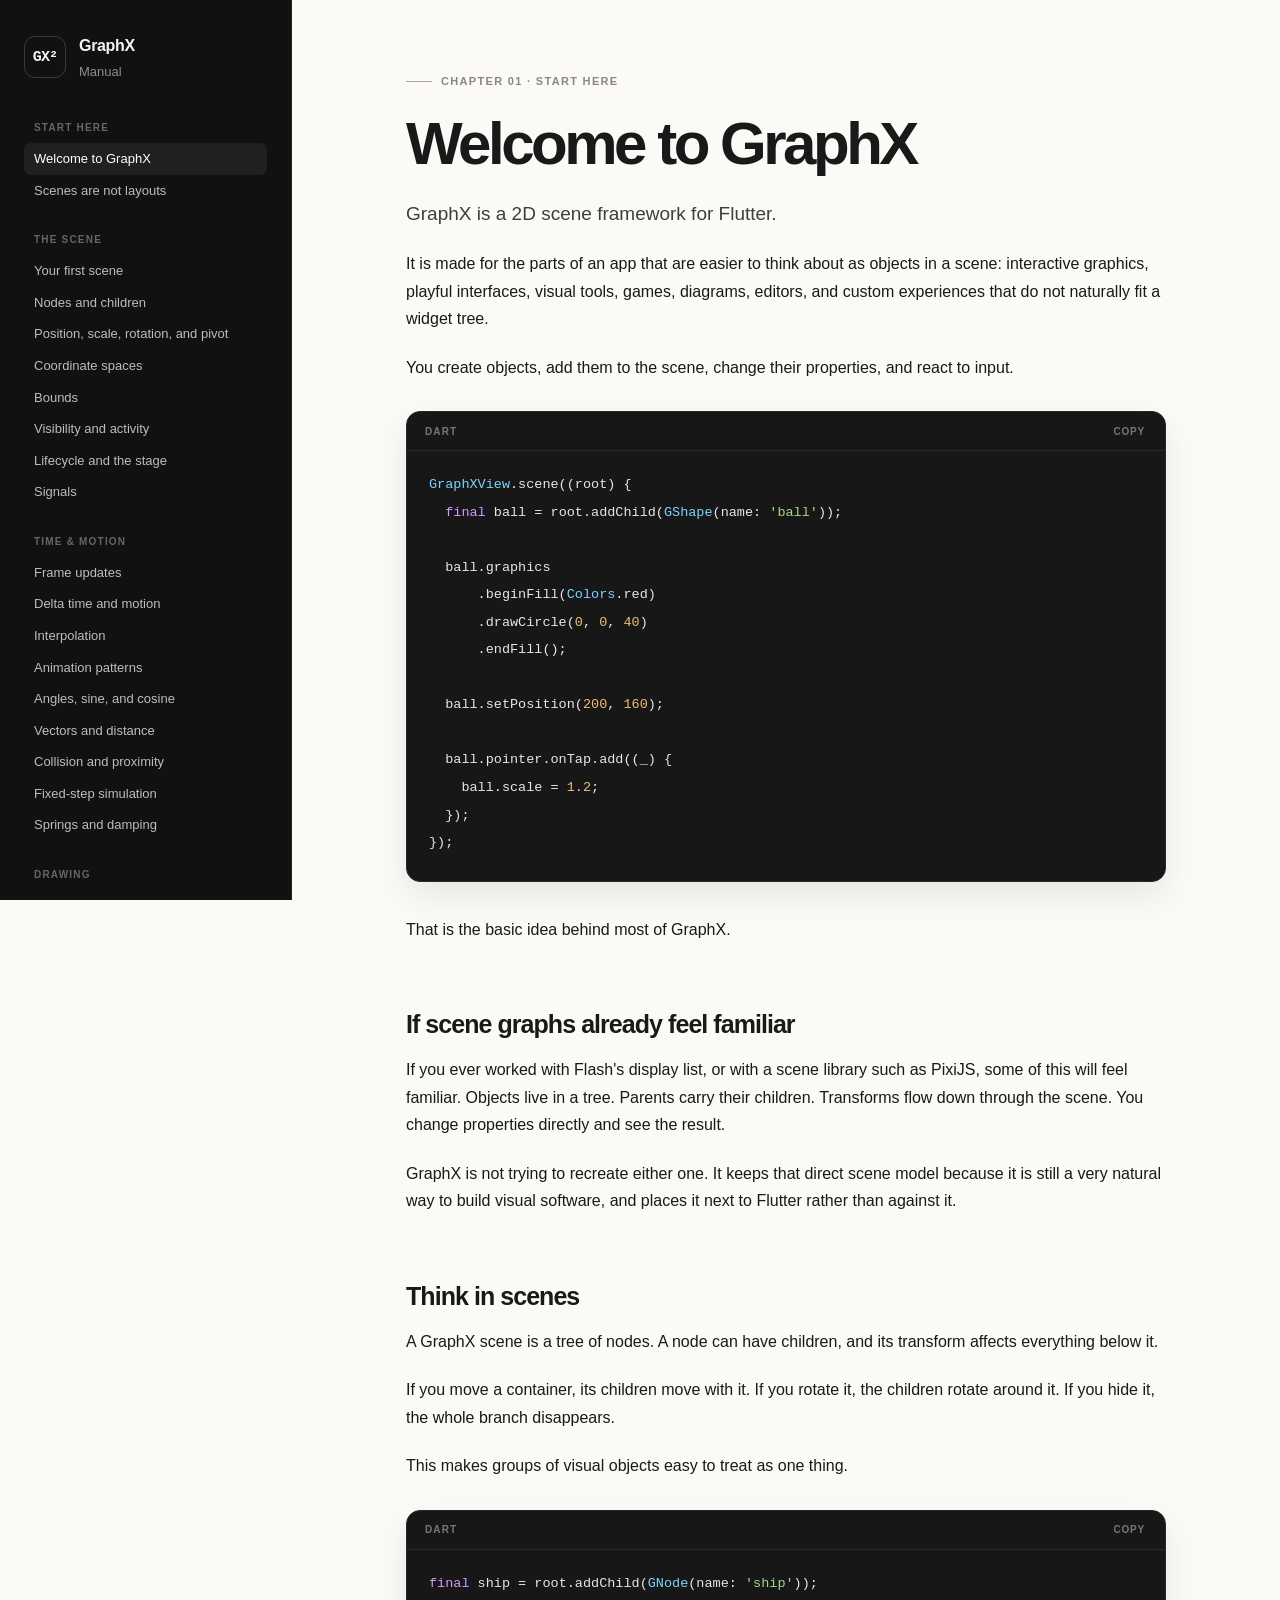
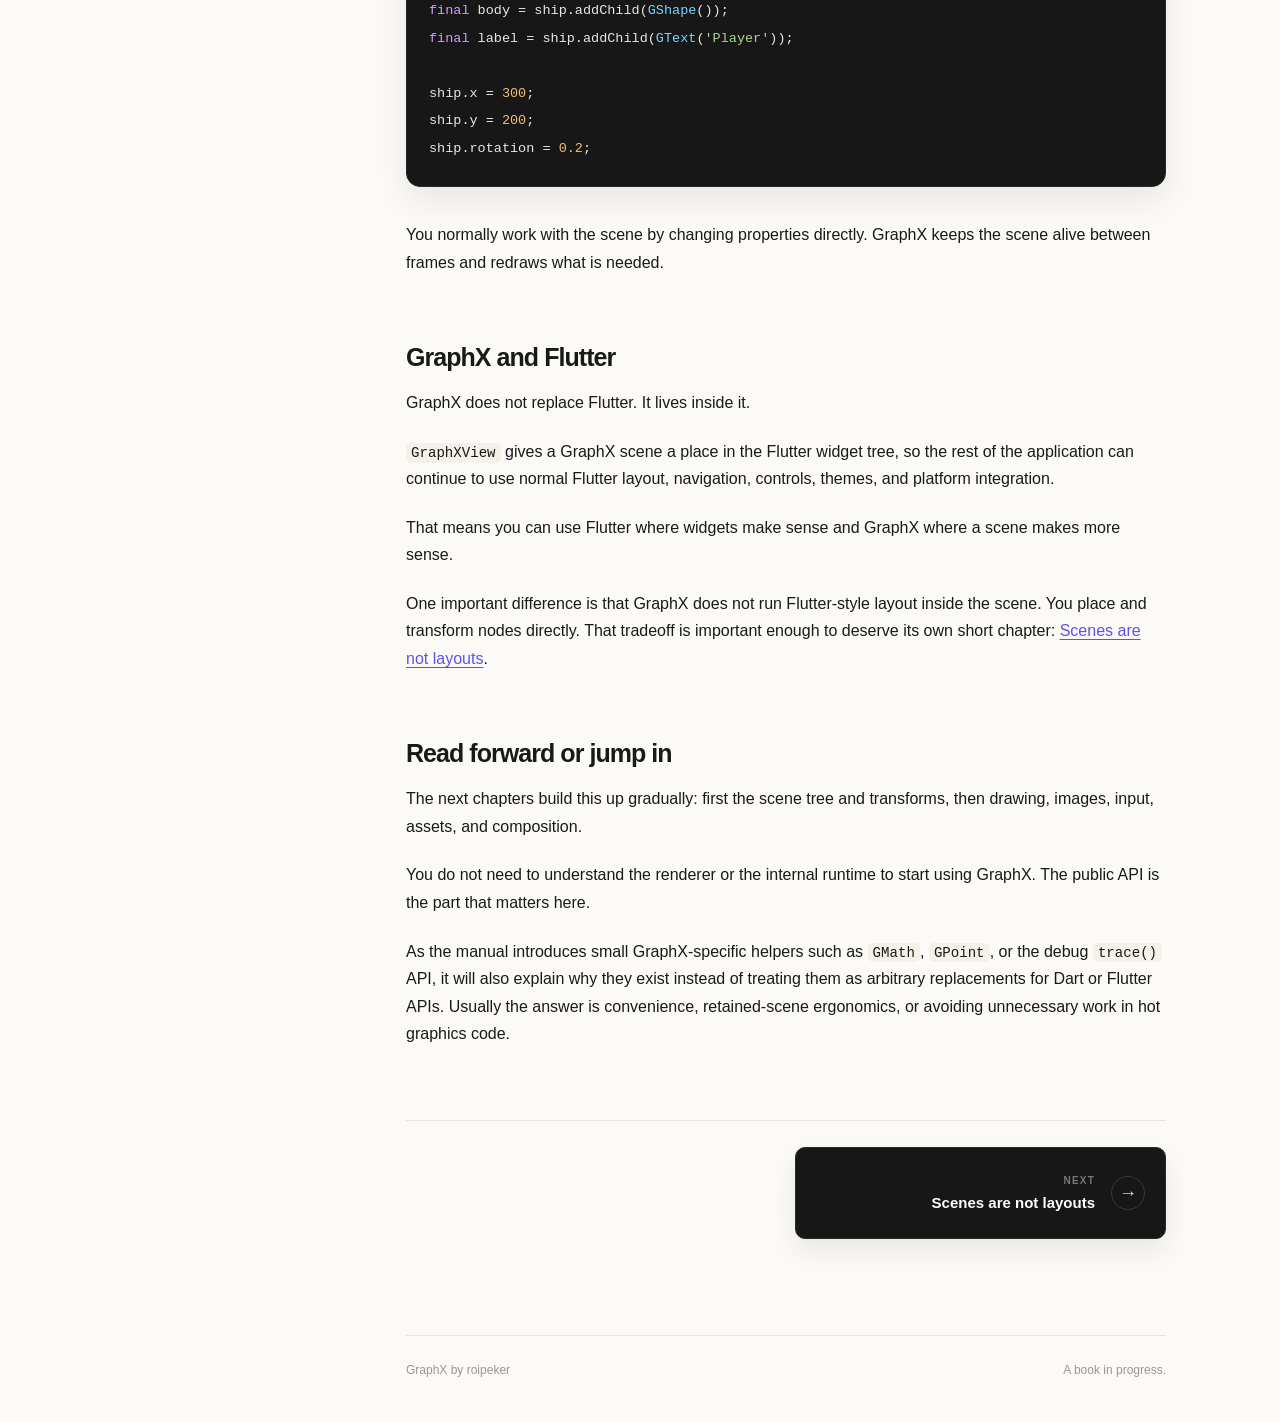
==== site/manual/index.html @ e1b1ad79 "Explain GraphX and Flutter geometry interop" ====
<!doctype html>
<html lang="en">
<head>
  <meta charset="utf-8">
  <meta name="viewport" content="width=device-width, initial-scale=1">
  <meta name="theme-color" content="#111111">
  <meta name="robots" content="noindex,nofollow">
  <title>GraphX Manual</title>
  <link rel="stylesheet" href="book.css?v=bd74534a">
</head>
<body data-first-page="pages/welcome.md?v=bd74534a">
  <div class="shell">
    <aside class="sidebar">
      <a class="brand" href="./" aria-label="GraphX Manual home">
        <span class="mark">GX²</span>
        <span><strong>GraphX</strong><small>Manual</small></span>
      </a>
      <nav class="nav" aria-label="Manual chapters">
<p class="nav-group">Start here</p>
<a class="nav-link active" href="#welcome-to-graphx" data-page="pages/welcome.md?v=bd74534a" data-chapter="1" data-group="Start here">Welcome to GraphX</a>
<a class="nav-link" href="#scenes-are-not-layouts" data-page="pages/scenes-not-layouts.md?v=bd74534a" data-chapter="2" data-group="Start here">Scenes are not layouts</a>
<p class="nav-group">The scene</p>
<a class="nav-link" href="#your-first-scene" data-page="pages/first-scene.md?v=bd74534a" data-chapter="3" data-group="The scene">Your first scene</a>
<a class="nav-link" href="#nodes-and-children" data-page="pages/nodes-and-children.md?v=bd74534a" data-chapter="4" data-group="The scene">Nodes and children</a>
<a class="nav-link" href="#position-scale-rotation-and-pivot" data-page="pages/transforms.md?v=bd74534a" data-chapter="5" data-group="The scene">Position, scale, rotation, and pivot</a>
<a class="nav-link" href="#coordinate-spaces" data-page="pages/coordinate-spaces.md?v=bd74534a" data-chapter="6" data-group="The scene">Coordinate spaces</a>
<a class="nav-link" href="#bounds" data-page="pages/bounds.md?v=bd74534a" data-chapter="7" data-group="The scene">Bounds</a>
<a class="nav-link" href="#visibility-and-activity" data-page="pages/visibility-and-activity.md?v=bd74534a" data-chapter="8" data-group="The scene">Visibility and activity</a>
<a class="nav-link" href="#lifecycle-and-the-stage" data-page="pages/lifecycle-and-stage.md?v=bd74534a" data-chapter="9" data-group="The scene">Lifecycle and the stage</a>
<a class="nav-link" href="#signals" data-page="pages/signals.md?v=bd74534a" data-chapter="10" data-group="The scene">Signals</a>
<p class="nav-group">Time &amp; motion</p>
<a class="nav-link" href="#frame-updates" data-page="pages/frame-updates.md?v=bd74534a" data-chapter="11" data-group="Time &amp; motion">Frame updates</a>
<a class="nav-link" href="#delta-time-and-motion" data-page="pages/delta-time-and-motion.md?v=bd74534a" data-chapter="12" data-group="Time &amp; motion">Delta time and motion</a>
<a class="nav-link" href="#interpolation" data-page="pages/interpolation.md?v=bd74534a" data-chapter="13" data-group="Time &amp; motion">Interpolation</a>
<a class="nav-link" href="#animation-patterns" data-page="pages/animation-patterns.md?v=bd74534a" data-chapter="14" data-group="Time &amp; motion">Animation patterns</a>
<a class="nav-link" href="#angles-sine-and-cosine" data-page="pages/angles-sine-and-cosine.md?v=bd74534a" data-chapter="15" data-group="Time &amp; motion">Angles, sine, and cosine</a>
<a class="nav-link" href="#vectors-and-distance" data-page="pages/vectors-and-distance.md?v=bd74534a" data-chapter="16" data-group="Time &amp; motion">Vectors and distance</a>
<a class="nav-link" href="#collision-and-proximity" data-page="pages/collision-and-proximity.md?v=bd74534a" data-chapter="17" data-group="Time &amp; motion">Collision and proximity</a>
<a class="nav-link" href="#fixed-step-simulation" data-page="pages/fixed-step-simulation.md?v=bd74534a" data-chapter="18" data-group="Time &amp; motion">Fixed-step simulation</a>
<a class="nav-link" href="#springs-and-damping" data-page="pages/springs-and-damping.md?v=bd74534a" data-chapter="19" data-group="Time &amp; motion">Springs and damping</a>
<p class="nav-group">Drawing</p>
<a class="nav-link" href="#shapes-and-graphics" data-page="pages/shapes-and-graphics.md?v=bd74534a" data-chapter="20" data-group="Drawing">Shapes and graphics</a>
<a class="nav-link" href="#fills-and-strokes" data-page="pages/fills-and-strokes.md?v=bd74534a" data-chapter="21" data-group="Drawing">Fills and strokes</a>
<a class="nav-link" href="#paths" data-page="pages/paths.md?v=bd74534a" data-chapter="22" data-group="Drawing">Paths</a>
<a class="nav-link" href="#dashed-and-patterned-lines" data-page="pages/dashed-and-patterned-lines.md?v=bd74534a" data-chapter="23" data-group="Drawing">Dashed and patterned lines</a>
<a class="nav-link" href="#b-zier-curves" data-page="pages/bezier-curves.md?v=bd74534a" data-chapter="24" data-group="Drawing">Bézier curves</a>
<a class="nav-link" href="#following-a-path" data-page="pages/path-following.md?v=bd74534a" data-chapter="25" data-group="Drawing">Following a path</a>
<a class="nav-link" href="#images-and-textures" data-page="pages/images-and-textures.md?v=bd74534a" data-chapter="26" data-group="Drawing">Images and textures</a>
<a class="nav-link" href="#animated-images" data-page="pages/animated-images.md?v=bd74534a" data-chapter="27" data-group="Drawing">Animated images</a>
<a class="nav-link" href="#image-batches" data-page="pages/image-batches.md?v=bd74534a" data-chapter="28" data-group="Drawing">Image batches</a>
<a class="nav-link" href="#text" data-page="pages/text.md?v=bd74534a" data-chapter="29" data-group="Drawing">Text</a>
<a class="nav-link" href="#icons-and-defaults" data-page="pages/icons-and-defaults.md?v=bd74534a" data-chapter="30" data-group="Drawing">Icons and defaults</a>
<a class="nav-link" href="#custom-nodes" data-page="pages/custom-nodes.md?v=bd74534a" data-chapter="31" data-group="Drawing">Custom nodes</a>
<a class="nav-link" href="#programmable-shaders" data-page="pages/programmatic-shaders.md?v=bd74534a" data-chapter="32" data-group="Drawing">Programmable shaders</a>
<p class="nav-group">Interaction</p>
<a class="nav-link" href="#pointer-input" data-page="pages/pointer-input.md?v=bd74534a" data-chapter="33" data-group="Interaction">Pointer input</a>
<a class="nav-link" href="#hover-and-capture" data-page="pages/hover-and-capture.md?v=bd74534a" data-chapter="34" data-group="Interaction">Hover and capture</a>
<a class="nav-link" href="#gestures" data-page="pages/gestures.md?v=bd74534a" data-chapter="35" data-group="Interaction">Gestures</a>
<a class="nav-link" href="#keyboard" data-page="pages/keyboard.md?v=bd74534a" data-chapter="36" data-group="Interaction">Keyboard</a>
<a class="nav-link" href="#focus" data-page="pages/focus.md?v=bd74534a" data-chapter="37" data-group="Interaction">Focus</a>
<p class="nav-group">Assets</p>
<a class="nav-link" href="#the-shared-asset-store" data-page="pages/shared-asset-store.md?v=bd74534a" data-chapter="38" data-group="Assets">The shared asset store</a>
<a class="nav-link" href="#flutter-assets" data-page="pages/flutter-assets.md?v=bd74534a" data-chapter="39" data-group="Assets">Flutter assets</a>
<a class="nav-link" href="#memory-assets" data-page="pages/memory-assets.md?v=bd74534a" data-chapter="40" data-group="Assets">Memory assets</a>
<a class="nav-link" href="#network-assets" data-page="pages/network-assets.md?v=bd74534a" data-chapter="41" data-group="Assets">Network assets</a>
<a class="nav-link" href="#sharing-assets-between-scenes" data-page="pages/sharing-assets-between-scenes.md?v=bd74534a" data-chapter="42" data-group="Assets">Sharing assets between scenes</a>
<a class="nav-link" href="#custom-url-loading" data-page="pages/custom-url-loading.md?v=bd74534a" data-chapter="43" data-group="Assets">Custom URL loading</a>
<p class="nav-group">Composition</p>
<a class="nav-link" href="#alpha-and-blending" data-page="pages/alpha-and-blending.md?v=bd74534a" data-chapter="44" data-group="Composition">Alpha and blending</a>
<a class="nav-link" href="#color-transforms" data-page="pages/color-transforms.md?v=bd74534a" data-chapter="45" data-group="Composition">Color transforms</a>
<a class="nav-link" href="#masks" data-page="pages/masks.md?v=bd74534a" data-chapter="46" data-group="Composition">Masks</a>
<a class="nav-link" href="#filters" data-page="pages/filters.md?v=bd74534a" data-chapter="47" data-group="Composition">Filters</a>
<a class="nav-link" href="#caching" data-page="pages/caching.md?v=bd74534a" data-chapter="48" data-group="Composition">Caching</a>
<a class="nav-link" href="#snapshots" data-page="pages/snapshots.md?v=bd74534a" data-chapter="49" data-group="Composition">Snapshots</a>
<a class="nav-link" href="#portals" data-page="pages/portals.md?v=bd74534a" data-chapter="50" data-group="Composition">Portals</a>
<p class="nav-group">Flutter + GraphX</p>
<a class="nav-link" href="#graphxview" data-page="pages/graphx-view.md?v=bd74534a" data-chapter="51" data-group="Flutter + GraphX">GraphXView</a>
<a class="nav-link" href="#gpoint-or-offset" data-page="pages/geometry-interop.md?v=bd74534a" data-chapter="52" data-group="Flutter + GraphX">GPoint or Offset?</a>
<a class="nav-link" href="#building-larger-scenes" data-page="pages/larger-scenes.md?v=bd74534a" data-chapter="53" data-group="Flutter + GraphX">Building larger scenes</a>
<a class="nav-link" href="#gruntime" data-page="pages/runtime.md?v=bd74534a" data-chapter="54" data-group="Flutter + GraphX">GRuntime</a>
<a class="nav-link" href="#sharing-a-runtime" data-page="pages/sharing-a-runtime.md?v=bd74534a" data-chapter="55" data-group="Flutter + GraphX">Sharing a runtime</a>
<a class="nav-link" href="#flutter-widgets-inside-graphx" data-page="pages/flutter-widgets-inside-graphx.md?v=bd74534a" data-chapter="56" data-group="Flutter + GraphX">Flutter widgets inside GraphX</a>
<a class="nav-link" href="#environment-and-accessibility" data-page="pages/environment-and-accessibility.md?v=bd74534a" data-chapter="57" data-group="Flutter + GraphX">Environment and accessibility</a>
<p class="nav-group">Going further</p>
<a class="nav-link" href="#multiple-views" data-page="pages/multiple-views.md?v=bd74534a" data-chapter="58" data-group="Going further">Multiple views</a>
<a class="nav-link" href="#diagnostics" data-page="pages/diagnostics.md?v=bd74534a" data-chapter="59" data-group="Going further">Diagnostics</a>
<a class="nav-link" href="#performance" data-page="pages/performance.md?v=bd74534a" data-chapter="60" data-group="Going further">Performance</a>
<a class="nav-link" href="#viewport-culling" data-page="pages/viewport-culling.md?v=bd74534a" data-chapter="61" data-group="Going further">Viewport culling</a>
<a class="nav-link" href="#extensions" data-page="pages/extensions.md?v=bd74534a" data-chapter="62" data-group="Going further">Extensions</a>
<p class="nav-group">Creative coding toolbox</p>
<a class="nav-link" href="#why-pythagoras-keeps-showing-up" data-page="pages/pythagoras-in-graphics.md?v=bd74534a" data-chapter="63" data-group="Creative coding toolbox">Why Pythagoras keeps showing up</a>
<a class="nav-link" href="#mapping-one-range-into-another" data-page="pages/mapping-ranges.md?v=bd74534a" data-chapter="64" data-group="Creative coding toolbox">Mapping one range into another</a>
<a class="nav-link" href="#dot-products-without-the-scary-name" data-page="pages/dot-products.md?v=bd74534a" data-chapter="65" data-group="Creative coding toolbox">Dot products without the scary name</a>
<a class="nav-link" href="#randomness-that-feels-intentional" data-page="pages/randomness.md?v=bd74534a" data-chapter="66" data-group="Creative coding toolbox">Randomness that feels intentional</a>
<a class="nav-link" href="#when-numbers-wrap-around" data-page="pages/wrapping-values.md?v=bd74534a" data-chapter="67" data-group="Creative coding toolbox">When numbers wrap around</a>

      </nav>
      <div class="sidebar-footer">GraphX 2 · work in progress</div>
    </aside>

    <main class="main">
      <div class="mobile-bar">
        <span class="mobile-brand">GX² · Manual</span>
        <button id="menuButton" type="button" aria-label="Open chapters">Chapters</button>
      </div>
      <article id="content" class="content" aria-live="polite">
        <p class="loading">Opening the manual…</p>
      </article>
      <footer class="footer">
        <span>GraphX by roipeker</span>
        <span>A book in progress.</span>
      </footer>
    </main>
  </div>
  <script src="book.js?v=bd74534a" data-cfasync="false"></script>
</body>
</html>
---- site/manual/book.css ----
:root {
  color-scheme: light;
  --ink: #191919;
  --muted: #74736e;
  --line: #e7e5df;
  --paper: #fbfaf6;
  --paper-deep: #f4f1e9;
  --code: #171717;
  --sidebar: #111111;
  --sidebar-ink: #f5f5f2;
  --sidebar-muted: #8e8e88;
  --accent: #5d52e7;
  --content: 760px;
}

* { box-sizing: border-box; }
html { scroll-behavior: smooth; }
body {
  margin: 0;
  background: var(--paper);
  color: var(--ink);
  font-family: Inter, ui-sans-serif, -apple-system, BlinkMacSystemFont, "Segoe UI", sans-serif;
  font-size: 16px;
  line-height: 1.72;
  -webkit-font-smoothing: antialiased;
}

.shell { min-height: 100vh; }
.sidebar {
  position: fixed;
  inset: 0 auto 0 0;
  width: 292px;
  overflow-y: auto;
  padding: 32px 24px 24px;
  background: var(--sidebar);
  color: var(--sidebar-ink);
  border-right: 1px solid #242424;
}
.brand { display:flex; align-items:center; gap:13px; margin-bottom:36px; color:inherit; text-decoration:none; }
.mark { display:grid; place-items:center; width:42px; height:42px; border:1px solid #3a3a3a; border-radius:11px; font:700 15px/1 ui-monospace,SFMono-Regular,Menlo,monospace; letter-spacing:-.06em; }
.brand strong,.brand small { display:block; }
.brand strong { font-size:16px; letter-spacing:-.02em; }
.brand small { margin-top:1px; color:var(--sidebar-muted); font-size:13px; }
.nav-group { margin:25px 10px 7px; color:#666663; font-size:10px; font-weight:700; letter-spacing:.12em; text-transform:uppercase; }
.nav-link { display:block; padding:7px 10px; border-radius:7px; color:#bdbdb8; font-size:13px; line-height:1.35; text-decoration:none; }
.nav-link.active { background:#202020; color:#fff; }
.nav-link:not(.pending):hover { background:#1b1b1b; color:#fff; }
.nav-link.pending { color:#5f5f5b; cursor:default; }
.sidebar-footer { margin:34px 10px 0; padding-top:18px; border-top:1px solid #262626; color:#60605d; font-size:11px; }

.main { margin-left:292px; min-height:100vh; }
.content { width:min(calc(100% - 72px),var(--content)); margin:0 auto; padding:72px 0 96px; }
.chapter-kicker { display:flex; gap:9px; align-items:center; margin-bottom:22px; color:#8a8880; font-size:11px; font-weight:700; letter-spacing:.12em; text-transform:uppercase; }
.chapter-kicker::before { content:""; display:block; width:26px; height:1px; background:#aaa79f; }
.content h1 { margin:0 0 24px; font-size:clamp(40px,5vw,60px); line-height:1.02; letter-spacing:-.058em; }
.content h2 { margin:62px 0 16px; padding-top:4px; font-size:25px; line-height:1.24; letter-spacing:-.038em; }
.content p { margin:0 0 21px; }
.content h1 + p { color:#3e3e3a; font-size:19px; line-height:1.64; }
.content a { color:var(--accent); text-underline-offset:3px; }
.content ul, .content ol { margin:0 0 24px; padding-left:22px; }
.content li { margin:6px 0; }
.content code { padding:.12em .36em; border-radius:5px; background:var(--paper-deep); font:.88em/1.5 ui-monospace,SFMono-Regular,Menlo,Monaco,Consolas,monospace; }
.code-block { overflow:hidden; margin:30px 0 34px; border:1px solid #272727; border-radius:14px; background:var(--code); box-shadow:0 14px 34px rgba(0,0,0,.08); }
.code-head { display:flex; align-items:center; justify-content:space-between; height:39px; padding:0 14px 0 18px; border-bottom:1px solid #292929; color:#777; font-size:10px; font-weight:700; letter-spacing:.11em; text-transform:uppercase; }
.copy-code { border:0; background:transparent; color:#777; font:inherit; letter-spacing:.08em; text-transform:uppercase; cursor:pointer; }
.copy-code:hover { color:#bbb; }
.content pre { overflow-x:auto; margin:0; padding:20px 22px 24px; background:transparent; color:#e8e7e2; }
.content pre code { padding:0; background:transparent; color:inherit; font-size:13.5px; line-height:1.7; }
.tok-keyword { color:#d09cff; }
.tok-type { color:#7dd3fc; }
.tok-string { color:#a8d58c; }
.tok-number { color:#f2bd74; }
.tok-comment { color:#727272; font-style:italic; }
.tok-literal { color:#ff9f9f; }
.content blockquote { margin:30px 0; padding:3px 0 3px 21px; border-left:3px solid #c8c4ff; color:#55544f; }
.content figure { margin:36px 0 40px; }
.content figure img { display:block; width:100%; height:auto; border:1px solid var(--line); border-radius:14px; background:#fff; }
.content figcaption { margin-top:10px; color:#88867f; font-size:12px; text-align:center; }
.chapter-nav { display:grid; grid-template-columns:1fr 1fr; gap:18px; margin:72px 0 0; padding-top:26px; border-top:1px solid var(--line); }
.chapter-nav-link { display:flex; min-width:0; min-height:92px; align-items:center; gap:16px; padding:18px 20px; border:1px solid #292929; border-radius:10px; background:#171717; color:#f5f5f2 !important; text-decoration:none; box-shadow:0 12px 28px rgba(0,0,0,.08); transition:transform 140ms ease, border-color 140ms ease, background 140ms ease; }
.chapter-nav-link:hover { transform:translateY(-1px); border-color:#454545; background:#1d1d1d; }
.chapter-nav-link.next { justify-content:flex-end; text-align:right; }
.chapter-nav-copy { display:flex; min-width:0; flex:1; flex-direction:column; gap:4px; }
.chapter-nav-link.next .chapter-nav-copy { align-items:flex-end; }
.chapter-nav-label { color:#777773; font-size:10px; font-weight:700; letter-spacing:.12em; text-transform:uppercase; }
.chapter-nav-link strong { overflow:hidden; max-width:100%; color:#fff; font-size:15px; line-height:1.35; text-overflow:ellipsis; }
.chapter-nav-arrow { display:grid; flex:0 0 34px; width:34px; height:34px; place-items:center; border:1px solid #383838; border-radius:999px; color:#d8d7d2; font-size:18px; line-height:1; transition:border-color 140ms ease, color 140ms ease, transform 140ms ease; }
.chapter-nav-link:hover .chapter-nav-arrow { border-color:#696969; color:#fff; }
.chapter-nav-link.previous:hover .chapter-nav-arrow { transform:translateX(-2px); }
.chapter-nav-link.next:hover .chapter-nav-arrow { transform:translateX(2px); }
.chapter-nav-spacer { min-height:1px; }
.loading { color:var(--muted); }
.footer { display:flex; justify-content:space-between; width:min(calc(100% - 72px),var(--content)); margin:0 auto; padding:24px 0 42px; border-top:1px solid var(--line); color:#99978f; font-size:12px; }
.mobile-bar { display:none; }

@media (max-width: 840px) {
  .sidebar { z-index:20; width:min(86vw,320px); transform:translateX(-105%); transition:transform 180ms ease; box-shadow:16px 0 60px rgba(0,0,0,.2); }
  body.menu-open .sidebar { transform:translateX(0); }
  .main { margin-left:0; }
  .mobile-bar { position:sticky; z-index:10; top:0; display:flex; align-items:center; justify-content:space-between; height:58px; padding:0 20px; border-bottom:1px solid var(--line); background:rgba(251,250,246,.94); backdrop-filter:blur(12px); }
  .mobile-brand { font-size:13px; font-weight:700; letter-spacing:-.02em; }
  #menuButton { padding:7px 10px; border:1px solid #d9d7d0; border-radius:7px; background:transparent; color:var(--ink); font:inherit; font-size:12px; }
  .content { width:min(calc(100% - 40px),var(--content)); padding:42px 0 72px; }
  .content h1 { font-size:41px; }
  .content h2 { margin-top:49px; }
  .chapter-nav { grid-template-columns:1fr; gap:10px; margin-top:56px; }
  .chapter-nav-spacer { display:none; }
  .chapter-nav-link { min-height:82px; padding:16px 18px; }
  .chapter-nav-link.next { justify-content:flex-end; text-align:right; }
  .chapter-nav-link.next .chapter-nav-copy { align-items:flex-end; }
  .footer { width:calc(100% - 40px); gap:16px; }
}
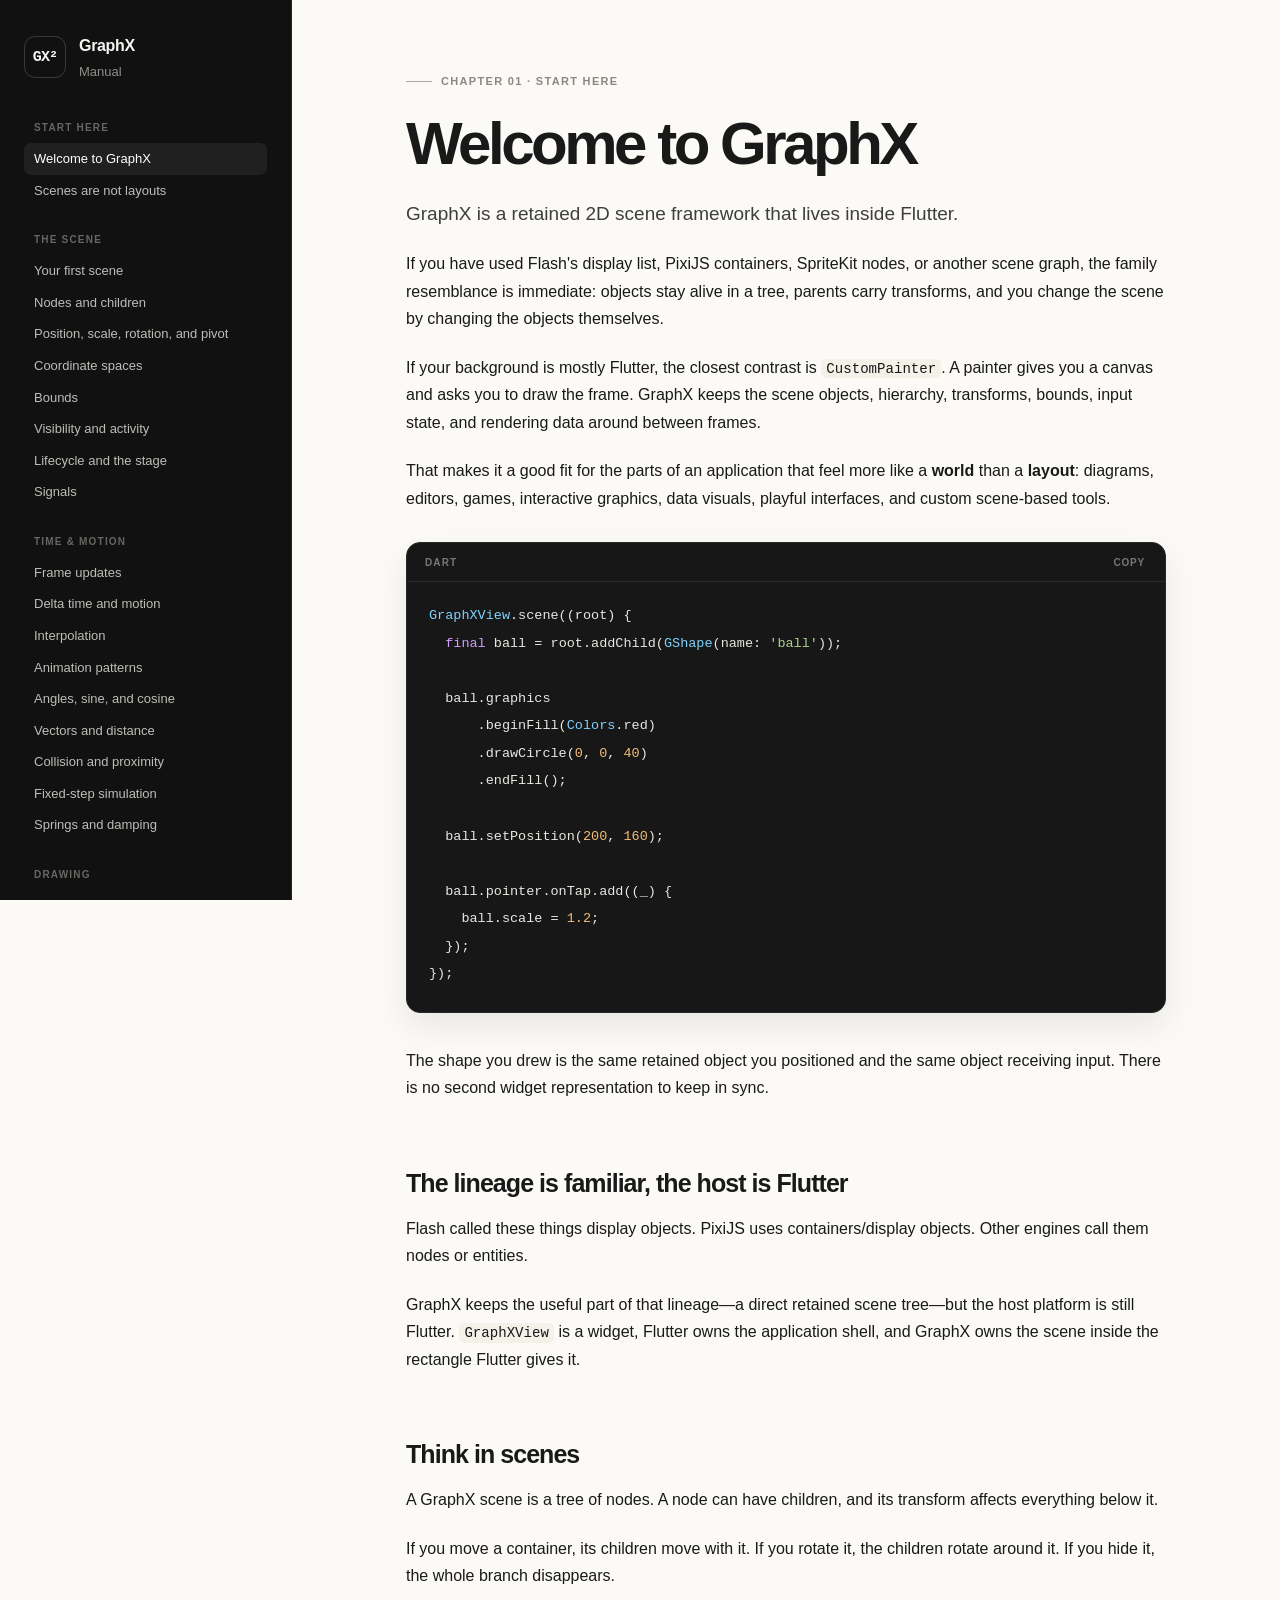
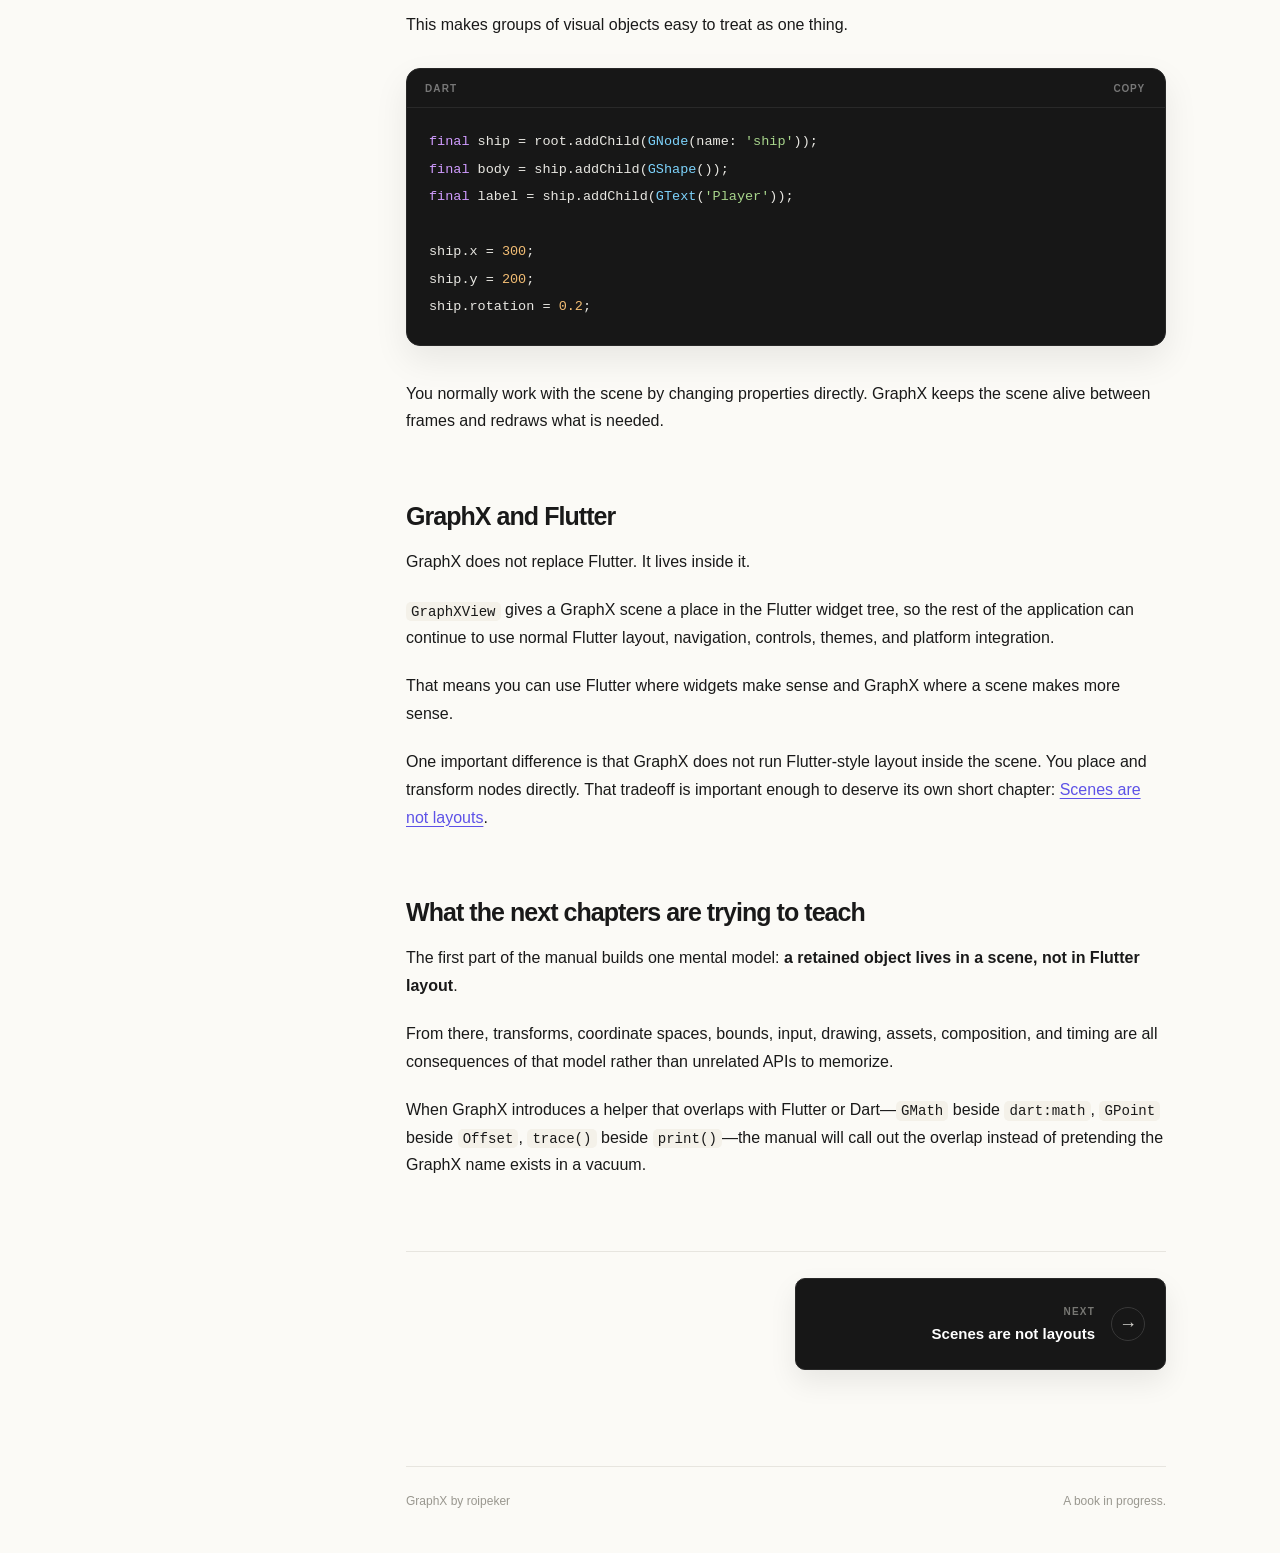
==== commit 17731a87: "Refine manual voice around concrete reader models" ====
--- a/site/manual/index.html
+++ b/site/manual/index.html
@@ -6,9 +6,9 @@
   <meta name="theme-color" content="#111111">
   <meta name="robots" content="noindex,nofollow">
   <title>GraphX Manual</title>
-  <link rel="stylesheet" href="book.css?v=bd74534a">
+  <link rel="stylesheet" href="book.css?v=a1aba7a1">
 </head>
-<body data-first-page="pages/welcome.md?v=bd74534a">
+<body data-first-page="pages/welcome.md?v=a1aba7a1">
   <div class="shell">
     <aside class="sidebar">
       <a class="brand" href="./" aria-label="GraphX Manual home">
@@ -17,82 +17,82 @@
       </a>
       <nav class="nav" aria-label="Manual chapters">
 <p class="nav-group">Start here</p>
-<a class="nav-link active" href="#welcome-to-graphx" data-page="pages/welcome.md?v=bd74534a" data-chapter="1" data-group="Start here">Welcome to GraphX</a>
-<a class="nav-link" href="#scenes-are-not-layouts" data-page="pages/scenes-not-layouts.md?v=bd74534a" data-chapter="2" data-group="Start here">Scenes are not layouts</a>
+<a class="nav-link active" href="#welcome-to-graphx" data-page="pages/welcome.md?v=a1aba7a1" data-chapter="1" data-group="Start here">Welcome to GraphX</a>
+<a class="nav-link" href="#scenes-are-not-layouts" data-page="pages/scenes-not-layouts.md?v=a1aba7a1" data-chapter="2" data-group="Start here">Scenes are not layouts</a>
 <p class="nav-group">The scene</p>
-<a class="nav-link" href="#your-first-scene" data-page="pages/first-scene.md?v=bd74534a" data-chapter="3" data-group="The scene">Your first scene</a>
-<a class="nav-link" href="#nodes-and-children" data-page="pages/nodes-and-children.md?v=bd74534a" data-chapter="4" data-group="The scene">Nodes and children</a>
-<a class="nav-link" href="#position-scale-rotation-and-pivot" data-page="pages/transforms.md?v=bd74534a" data-chapter="5" data-group="The scene">Position, scale, rotation, and pivot</a>
-<a class="nav-link" href="#coordinate-spaces" data-page="pages/coordinate-spaces.md?v=bd74534a" data-chapter="6" data-group="The scene">Coordinate spaces</a>
-<a class="nav-link" href="#bounds" data-page="pages/bounds.md?v=bd74534a" data-chapter="7" data-group="The scene">Bounds</a>
-<a class="nav-link" href="#visibility-and-activity" data-page="pages/visibility-and-activity.md?v=bd74534a" data-chapter="8" data-group="The scene">Visibility and activity</a>
-<a class="nav-link" href="#lifecycle-and-the-stage" data-page="pages/lifecycle-and-stage.md?v=bd74534a" data-chapter="9" data-group="The scene">Lifecycle and the stage</a>
-<a class="nav-link" href="#signals" data-page="pages/signals.md?v=bd74534a" data-chapter="10" data-group="The scene">Signals</a>
+<a class="nav-link" href="#your-first-scene" data-page="pages/first-scene.md?v=a1aba7a1" data-chapter="3" data-group="The scene">Your first scene</a>
+<a class="nav-link" href="#nodes-and-children" data-page="pages/nodes-and-children.md?v=a1aba7a1" data-chapter="4" data-group="The scene">Nodes and children</a>
+<a class="nav-link" href="#position-scale-rotation-and-pivot" data-page="pages/transforms.md?v=a1aba7a1" data-chapter="5" data-group="The scene">Position, scale, rotation, and pivot</a>
+<a class="nav-link" href="#coordinate-spaces" data-page="pages/coordinate-spaces.md?v=a1aba7a1" data-chapter="6" data-group="The scene">Coordinate spaces</a>
+<a class="nav-link" href="#bounds" data-page="pages/bounds.md?v=a1aba7a1" data-chapter="7" data-group="The scene">Bounds</a>
+<a class="nav-link" href="#visibility-and-activity" data-page="pages/visibility-and-activity.md?v=a1aba7a1" data-chapter="8" data-group="The scene">Visibility and activity</a>
+<a class="nav-link" href="#lifecycle-and-the-stage" data-page="pages/lifecycle-and-stage.md?v=a1aba7a1" data-chapter="9" data-group="The scene">Lifecycle and the stage</a>
+<a class="nav-link" href="#signals" data-page="pages/signals.md?v=a1aba7a1" data-chapter="10" data-group="The scene">Signals</a>
 <p class="nav-group">Time &amp; motion</p>
-<a class="nav-link" href="#frame-updates" data-page="pages/frame-updates.md?v=bd74534a" data-chapter="11" data-group="Time &amp; motion">Frame updates</a>
-<a class="nav-link" href="#delta-time-and-motion" data-page="pages/delta-time-and-motion.md?v=bd74534a" data-chapter="12" data-group="Time &amp; motion">Delta time and motion</a>
-<a class="nav-link" href="#interpolation" data-page="pages/interpolation.md?v=bd74534a" data-chapter="13" data-group="Time &amp; motion">Interpolation</a>
-<a class="nav-link" href="#animation-patterns" data-page="pages/animation-patterns.md?v=bd74534a" data-chapter="14" data-group="Time &amp; motion">Animation patterns</a>
-<a class="nav-link" href="#angles-sine-and-cosine" data-page="pages/angles-sine-and-cosine.md?v=bd74534a" data-chapter="15" data-group="Time &amp; motion">Angles, sine, and cosine</a>
-<a class="nav-link" href="#vectors-and-distance" data-page="pages/vectors-and-distance.md?v=bd74534a" data-chapter="16" data-group="Time &amp; motion">Vectors and distance</a>
-<a class="nav-link" href="#collision-and-proximity" data-page="pages/collision-and-proximity.md?v=bd74534a" data-chapter="17" data-group="Time &amp; motion">Collision and proximity</a>
-<a class="nav-link" href="#fixed-step-simulation" data-page="pages/fixed-step-simulation.md?v=bd74534a" data-chapter="18" data-group="Time &amp; motion">Fixed-step simulation</a>
-<a class="nav-link" href="#springs-and-damping" data-page="pages/springs-and-damping.md?v=bd74534a" data-chapter="19" data-group="Time &amp; motion">Springs and damping</a>
+<a class="nav-link" href="#frame-updates" data-page="pages/frame-updates.md?v=a1aba7a1" data-chapter="11" data-group="Time &amp; motion">Frame updates</a>
+<a class="nav-link" href="#delta-time-and-motion" data-page="pages/delta-time-and-motion.md?v=a1aba7a1" data-chapter="12" data-group="Time &amp; motion">Delta time and motion</a>
+<a class="nav-link" href="#interpolation" data-page="pages/interpolation.md?v=a1aba7a1" data-chapter="13" data-group="Time &amp; motion">Interpolation</a>
+<a class="nav-link" href="#animation-patterns" data-page="pages/animation-patterns.md?v=a1aba7a1" data-chapter="14" data-group="Time &amp; motion">Animation patterns</a>
+<a class="nav-link" href="#angles-sine-and-cosine" data-page="pages/angles-sine-and-cosine.md?v=a1aba7a1" data-chapter="15" data-group="Time &amp; motion">Angles, sine, and cosine</a>
+<a class="nav-link" href="#vectors-and-distance" data-page="pages/vectors-and-distance.md?v=a1aba7a1" data-chapter="16" data-group="Time &amp; motion">Vectors and distance</a>
+<a class="nav-link" href="#collision-and-proximity" data-page="pages/collision-and-proximity.md?v=a1aba7a1" data-chapter="17" data-group="Time &amp; motion">Collision and proximity</a>
+<a class="nav-link" href="#fixed-step-simulation" data-page="pages/fixed-step-simulation.md?v=a1aba7a1" data-chapter="18" data-group="Time &amp; motion">Fixed-step simulation</a>
+<a class="nav-link" href="#springs-and-damping" data-page="pages/springs-and-damping.md?v=a1aba7a1" data-chapter="19" data-group="Time &amp; motion">Springs and damping</a>
 <p class="nav-group">Drawing</p>
-<a class="nav-link" href="#shapes-and-graphics" data-page="pages/shapes-and-graphics.md?v=bd74534a" data-chapter="20" data-group="Drawing">Shapes and graphics</a>
-<a class="nav-link" href="#fills-and-strokes" data-page="pages/fills-and-strokes.md?v=bd74534a" data-chapter="21" data-group="Drawing">Fills and strokes</a>
-<a class="nav-link" href="#paths" data-page="pages/paths.md?v=bd74534a" data-chapter="22" data-group="Drawing">Paths</a>
-<a class="nav-link" href="#dashed-and-patterned-lines" data-page="pages/dashed-and-patterned-lines.md?v=bd74534a" data-chapter="23" data-group="Drawing">Dashed and patterned lines</a>
-<a class="nav-link" href="#b-zier-curves" data-page="pages/bezier-curves.md?v=bd74534a" data-chapter="24" data-group="Drawing">Bézier curves</a>
-<a class="nav-link" href="#following-a-path" data-page="pages/path-following.md?v=bd74534a" data-chapter="25" data-group="Drawing">Following a path</a>
-<a class="nav-link" href="#images-and-textures" data-page="pages/images-and-textures.md?v=bd74534a" data-chapter="26" data-group="Drawing">Images and textures</a>
-<a class="nav-link" href="#animated-images" data-page="pages/animated-images.md?v=bd74534a" data-chapter="27" data-group="Drawing">Animated images</a>
-<a class="nav-link" href="#image-batches" data-page="pages/image-batches.md?v=bd74534a" data-chapter="28" data-group="Drawing">Image batches</a>
-<a class="nav-link" href="#text" data-page="pages/text.md?v=bd74534a" data-chapter="29" data-group="Drawing">Text</a>
-<a class="nav-link" href="#icons-and-defaults" data-page="pages/icons-and-defaults.md?v=bd74534a" data-chapter="30" data-group="Drawing">Icons and defaults</a>
-<a class="nav-link" href="#custom-nodes" data-page="pages/custom-nodes.md?v=bd74534a" data-chapter="31" data-group="Drawing">Custom nodes</a>
-<a class="nav-link" href="#programmable-shaders" data-page="pages/programmatic-shaders.md?v=bd74534a" data-chapter="32" data-group="Drawing">Programmable shaders</a>
+<a class="nav-link" href="#shapes-and-graphics" data-page="pages/shapes-and-graphics.md?v=a1aba7a1" data-chapter="20" data-group="Drawing">Shapes and graphics</a>
+<a class="nav-link" href="#fills-and-strokes" data-page="pages/fills-and-strokes.md?v=a1aba7a1" data-chapter="21" data-group="Drawing">Fills and strokes</a>
+<a class="nav-link" href="#paths" data-page="pages/paths.md?v=a1aba7a1" data-chapter="22" data-group="Drawing">Paths</a>
+<a class="nav-link" href="#dashed-and-patterned-lines" data-page="pages/dashed-and-patterned-lines.md?v=a1aba7a1" data-chapter="23" data-group="Drawing">Dashed and patterned lines</a>
+<a class="nav-link" href="#b-zier-curves" data-page="pages/bezier-curves.md?v=a1aba7a1" data-chapter="24" data-group="Drawing">Bézier curves</a>
+<a class="nav-link" href="#following-a-path" data-page="pages/path-following.md?v=a1aba7a1" data-chapter="25" data-group="Drawing">Following a path</a>
+<a class="nav-link" href="#images-and-textures" data-page="pages/images-and-textures.md?v=a1aba7a1" data-chapter="26" data-group="Drawing">Images and textures</a>
+<a class="nav-link" href="#animated-images" data-page="pages/animated-images.md?v=a1aba7a1" data-chapter="27" data-group="Drawing">Animated images</a>
+<a class="nav-link" href="#image-batches" data-page="pages/image-batches.md?v=a1aba7a1" data-chapter="28" data-group="Drawing">Image batches</a>
+<a class="nav-link" href="#text" data-page="pages/text.md?v=a1aba7a1" data-chapter="29" data-group="Drawing">Text</a>
+<a class="nav-link" href="#icons-and-defaults" data-page="pages/icons-and-defaults.md?v=a1aba7a1" data-chapter="30" data-group="Drawing">Icons and defaults</a>
+<a class="nav-link" href="#custom-nodes" data-page="pages/custom-nodes.md?v=a1aba7a1" data-chapter="31" data-group="Drawing">Custom nodes</a>
+<a class="nav-link" href="#programmable-shaders" data-page="pages/programmatic-shaders.md?v=a1aba7a1" data-chapter="32" data-group="Drawing">Programmable shaders</a>
 <p class="nav-group">Interaction</p>
-<a class="nav-link" href="#pointer-input" data-page="pages/pointer-input.md?v=bd74534a" data-chapter="33" data-group="Interaction">Pointer input</a>
-<a class="nav-link" href="#hover-and-capture" data-page="pages/hover-and-capture.md?v=bd74534a" data-chapter="34" data-group="Interaction">Hover and capture</a>
-<a class="nav-link" href="#gestures" data-page="pages/gestures.md?v=bd74534a" data-chapter="35" data-group="Interaction">Gestures</a>
-<a class="nav-link" href="#keyboard" data-page="pages/keyboard.md?v=bd74534a" data-chapter="36" data-group="Interaction">Keyboard</a>
-<a class="nav-link" href="#focus" data-page="pages/focus.md?v=bd74534a" data-chapter="37" data-group="Interaction">Focus</a>
+<a class="nav-link" href="#pointer-input" data-page="pages/pointer-input.md?v=a1aba7a1" data-chapter="33" data-group="Interaction">Pointer input</a>
+<a class="nav-link" href="#hover-and-capture" data-page="pages/hover-and-capture.md?v=a1aba7a1" data-chapter="34" data-group="Interaction">Hover and capture</a>
+<a class="nav-link" href="#gestures" data-page="pages/gestures.md?v=a1aba7a1" data-chapter="35" data-group="Interaction">Gestures</a>
+<a class="nav-link" href="#keyboard" data-page="pages/keyboard.md?v=a1aba7a1" data-chapter="36" data-group="Interaction">Keyboard</a>
+<a class="nav-link" href="#focus" data-page="pages/focus.md?v=a1aba7a1" data-chapter="37" data-group="Interaction">Focus</a>
 <p class="nav-group">Assets</p>
-<a class="nav-link" href="#the-shared-asset-store" data-page="pages/shared-asset-store.md?v=bd74534a" data-chapter="38" data-group="Assets">The shared asset store</a>
-<a class="nav-link" href="#flutter-assets" data-page="pages/flutter-assets.md?v=bd74534a" data-chapter="39" data-group="Assets">Flutter assets</a>
-<a class="nav-link" href="#memory-assets" data-page="pages/memory-assets.md?v=bd74534a" data-chapter="40" data-group="Assets">Memory assets</a>
-<a class="nav-link" href="#network-assets" data-page="pages/network-assets.md?v=bd74534a" data-chapter="41" data-group="Assets">Network assets</a>
-<a class="nav-link" href="#sharing-assets-between-scenes" data-page="pages/sharing-assets-between-scenes.md?v=bd74534a" data-chapter="42" data-group="Assets">Sharing assets between scenes</a>
-<a class="nav-link" href="#custom-url-loading" data-page="pages/custom-url-loading.md?v=bd74534a" data-chapter="43" data-group="Assets">Custom URL loading</a>
+<a class="nav-link" href="#the-shared-asset-store" data-page="pages/shared-asset-store.md?v=a1aba7a1" data-chapter="38" data-group="Assets">The shared asset store</a>
+<a class="nav-link" href="#flutter-assets" data-page="pages/flutter-assets.md?v=a1aba7a1" data-chapter="39" data-group="Assets">Flutter assets</a>
+<a class="nav-link" href="#memory-assets" data-page="pages/memory-assets.md?v=a1aba7a1" data-chapter="40" data-group="Assets">Memory assets</a>
+<a class="nav-link" href="#network-assets" data-page="pages/network-assets.md?v=a1aba7a1" data-chapter="41" data-group="Assets">Network assets</a>
+<a class="nav-link" href="#sharing-assets-between-scenes" data-page="pages/sharing-assets-between-scenes.md?v=a1aba7a1" data-chapter="42" data-group="Assets">Sharing assets between scenes</a>
+<a class="nav-link" href="#custom-url-loading" data-page="pages/custom-url-loading.md?v=a1aba7a1" data-chapter="43" data-group="Assets">Custom URL loading</a>
 <p class="nav-group">Composition</p>
-<a class="nav-link" href="#alpha-and-blending" data-page="pages/alpha-and-blending.md?v=bd74534a" data-chapter="44" data-group="Composition">Alpha and blending</a>
-<a class="nav-link" href="#color-transforms" data-page="pages/color-transforms.md?v=bd74534a" data-chapter="45" data-group="Composition">Color transforms</a>
-<a class="nav-link" href="#masks" data-page="pages/masks.md?v=bd74534a" data-chapter="46" data-group="Composition">Masks</a>
-<a class="nav-link" href="#filters" data-page="pages/filters.md?v=bd74534a" data-chapter="47" data-group="Composition">Filters</a>
-<a class="nav-link" href="#caching" data-page="pages/caching.md?v=bd74534a" data-chapter="48" data-group="Composition">Caching</a>
-<a class="nav-link" href="#snapshots" data-page="pages/snapshots.md?v=bd74534a" data-chapter="49" data-group="Composition">Snapshots</a>
-<a class="nav-link" href="#portals" data-page="pages/portals.md?v=bd74534a" data-chapter="50" data-group="Composition">Portals</a>
+<a class="nav-link" href="#alpha-and-blending" data-page="pages/alpha-and-blending.md?v=a1aba7a1" data-chapter="44" data-group="Composition">Alpha and blending</a>
+<a class="nav-link" href="#color-transforms" data-page="pages/color-transforms.md?v=a1aba7a1" data-chapter="45" data-group="Composition">Color transforms</a>
+<a class="nav-link" href="#masks" data-page="pages/masks.md?v=a1aba7a1" data-chapter="46" data-group="Composition">Masks</a>
+<a class="nav-link" href="#filters" data-page="pages/filters.md?v=a1aba7a1" data-chapter="47" data-group="Composition">Filters</a>
+<a class="nav-link" href="#caching" data-page="pages/caching.md?v=a1aba7a1" data-chapter="48" data-group="Composition">Caching</a>
+<a class="nav-link" href="#snapshots" data-page="pages/snapshots.md?v=a1aba7a1" data-chapter="49" data-group="Composition">Snapshots</a>
+<a class="nav-link" href="#portals" data-page="pages/portals.md?v=a1aba7a1" data-chapter="50" data-group="Composition">Portals</a>
 <p class="nav-group">Flutter + GraphX</p>
-<a class="nav-link" href="#graphxview" data-page="pages/graphx-view.md?v=bd74534a" data-chapter="51" data-group="Flutter + GraphX">GraphXView</a>
-<a class="nav-link" href="#gpoint-or-offset" data-page="pages/geometry-interop.md?v=bd74534a" data-chapter="52" data-group="Flutter + GraphX">GPoint or Offset?</a>
-<a class="nav-link" href="#building-larger-scenes" data-page="pages/larger-scenes.md?v=bd74534a" data-chapter="53" data-group="Flutter + GraphX">Building larger scenes</a>
-<a class="nav-link" href="#gruntime" data-page="pages/runtime.md?v=bd74534a" data-chapter="54" data-group="Flutter + GraphX">GRuntime</a>
-<a class="nav-link" href="#sharing-a-runtime" data-page="pages/sharing-a-runtime.md?v=bd74534a" data-chapter="55" data-group="Flutter + GraphX">Sharing a runtime</a>
-<a class="nav-link" href="#flutter-widgets-inside-graphx" data-page="pages/flutter-widgets-inside-graphx.md?v=bd74534a" data-chapter="56" data-group="Flutter + GraphX">Flutter widgets inside GraphX</a>
-<a class="nav-link" href="#environment-and-accessibility" data-page="pages/environment-and-accessibility.md?v=bd74534a" data-chapter="57" data-group="Flutter + GraphX">Environment and accessibility</a>
+<a class="nav-link" href="#graphxview" data-page="pages/graphx-view.md?v=a1aba7a1" data-chapter="51" data-group="Flutter + GraphX">GraphXView</a>
+<a class="nav-link" href="#gpoint-or-offset" data-page="pages/geometry-interop.md?v=a1aba7a1" data-chapter="52" data-group="Flutter + GraphX">GPoint or Offset?</a>
+<a class="nav-link" href="#building-larger-scenes" data-page="pages/larger-scenes.md?v=a1aba7a1" data-chapter="53" data-group="Flutter + GraphX">Building larger scenes</a>
+<a class="nav-link" href="#gruntime" data-page="pages/runtime.md?v=a1aba7a1" data-chapter="54" data-group="Flutter + GraphX">GRuntime</a>
+<a class="nav-link" href="#sharing-a-runtime" data-page="pages/sharing-a-runtime.md?v=a1aba7a1" data-chapter="55" data-group="Flutter + GraphX">Sharing a runtime</a>
+<a class="nav-link" href="#flutter-widgets-inside-graphx" data-page="pages/flutter-widgets-inside-graphx.md?v=a1aba7a1" data-chapter="56" data-group="Flutter + GraphX">Flutter widgets inside GraphX</a>
+<a class="nav-link" href="#environment-and-accessibility" data-page="pages/environment-and-accessibility.md?v=a1aba7a1" data-chapter="57" data-group="Flutter + GraphX">Environment and accessibility</a>
 <p class="nav-group">Going further</p>
-<a class="nav-link" href="#multiple-views" data-page="pages/multiple-views.md?v=bd74534a" data-chapter="58" data-group="Going further">Multiple views</a>
-<a class="nav-link" href="#diagnostics" data-page="pages/diagnostics.md?v=bd74534a" data-chapter="59" data-group="Going further">Diagnostics</a>
-<a class="nav-link" href="#performance" data-page="pages/performance.md?v=bd74534a" data-chapter="60" data-group="Going further">Performance</a>
-<a class="nav-link" href="#viewport-culling" data-page="pages/viewport-culling.md?v=bd74534a" data-chapter="61" data-group="Going further">Viewport culling</a>
-<a class="nav-link" href="#extensions" data-page="pages/extensions.md?v=bd74534a" data-chapter="62" data-group="Going further">Extensions</a>
+<a class="nav-link" href="#multiple-views" data-page="pages/multiple-views.md?v=a1aba7a1" data-chapter="58" data-group="Going further">Multiple views</a>
+<a class="nav-link" href="#diagnostics" data-page="pages/diagnostics.md?v=a1aba7a1" data-chapter="59" data-group="Going further">Diagnostics</a>
+<a class="nav-link" href="#performance" data-page="pages/performance.md?v=a1aba7a1" data-chapter="60" data-group="Going further">Performance</a>
+<a class="nav-link" href="#viewport-culling" data-page="pages/viewport-culling.md?v=a1aba7a1" data-chapter="61" data-group="Going further">Viewport culling</a>
+<a class="nav-link" href="#extensions" data-page="pages/extensions.md?v=a1aba7a1" data-chapter="62" data-group="Going further">Extensions</a>
 <p class="nav-group">Creative coding toolbox</p>
-<a class="nav-link" href="#why-pythagoras-keeps-showing-up" data-page="pages/pythagoras-in-graphics.md?v=bd74534a" data-chapter="63" data-group="Creative coding toolbox">Why Pythagoras keeps showing up</a>
-<a class="nav-link" href="#mapping-one-range-into-another" data-page="pages/mapping-ranges.md?v=bd74534a" data-chapter="64" data-group="Creative coding toolbox">Mapping one range into another</a>
-<a class="nav-link" href="#dot-products-without-the-scary-name" data-page="pages/dot-products.md?v=bd74534a" data-chapter="65" data-group="Creative coding toolbox">Dot products without the scary name</a>
-<a class="nav-link" href="#randomness-that-feels-intentional" data-page="pages/randomness.md?v=bd74534a" data-chapter="66" data-group="Creative coding toolbox">Randomness that feels intentional</a>
-<a class="nav-link" href="#when-numbers-wrap-around" data-page="pages/wrapping-values.md?v=bd74534a" data-chapter="67" data-group="Creative coding toolbox">When numbers wrap around</a>
+<a class="nav-link" href="#why-pythagoras-keeps-showing-up" data-page="pages/pythagoras-in-graphics.md?v=a1aba7a1" data-chapter="63" data-group="Creative coding toolbox">Why Pythagoras keeps showing up</a>
+<a class="nav-link" href="#mapping-one-range-into-another" data-page="pages/mapping-ranges.md?v=a1aba7a1" data-chapter="64" data-group="Creative coding toolbox">Mapping one range into another</a>
+<a class="nav-link" href="#dot-products-without-the-scary-name" data-page="pages/dot-products.md?v=a1aba7a1" data-chapter="65" data-group="Creative coding toolbox">Dot products without the scary name</a>
+<a class="nav-link" href="#randomness-that-feels-intentional" data-page="pages/randomness.md?v=a1aba7a1" data-chapter="66" data-group="Creative coding toolbox">Randomness that feels intentional</a>
+<a class="nav-link" href="#when-numbers-wrap-around" data-page="pages/wrapping-values.md?v=a1aba7a1" data-chapter="67" data-group="Creative coding toolbox">When numbers wrap around</a>
 
       </nav>
       <div class="sidebar-footer">GraphX 2 · work in progress</div>
@@ -112,6 +112,6 @@
       </footer>
     </main>
   </div>
-  <script src="book.js?v=bd74534a" data-cfasync="false"></script>
+  <script src="book.js?v=a1aba7a1" data-cfasync="false"></script>
 </body>
 </html>
